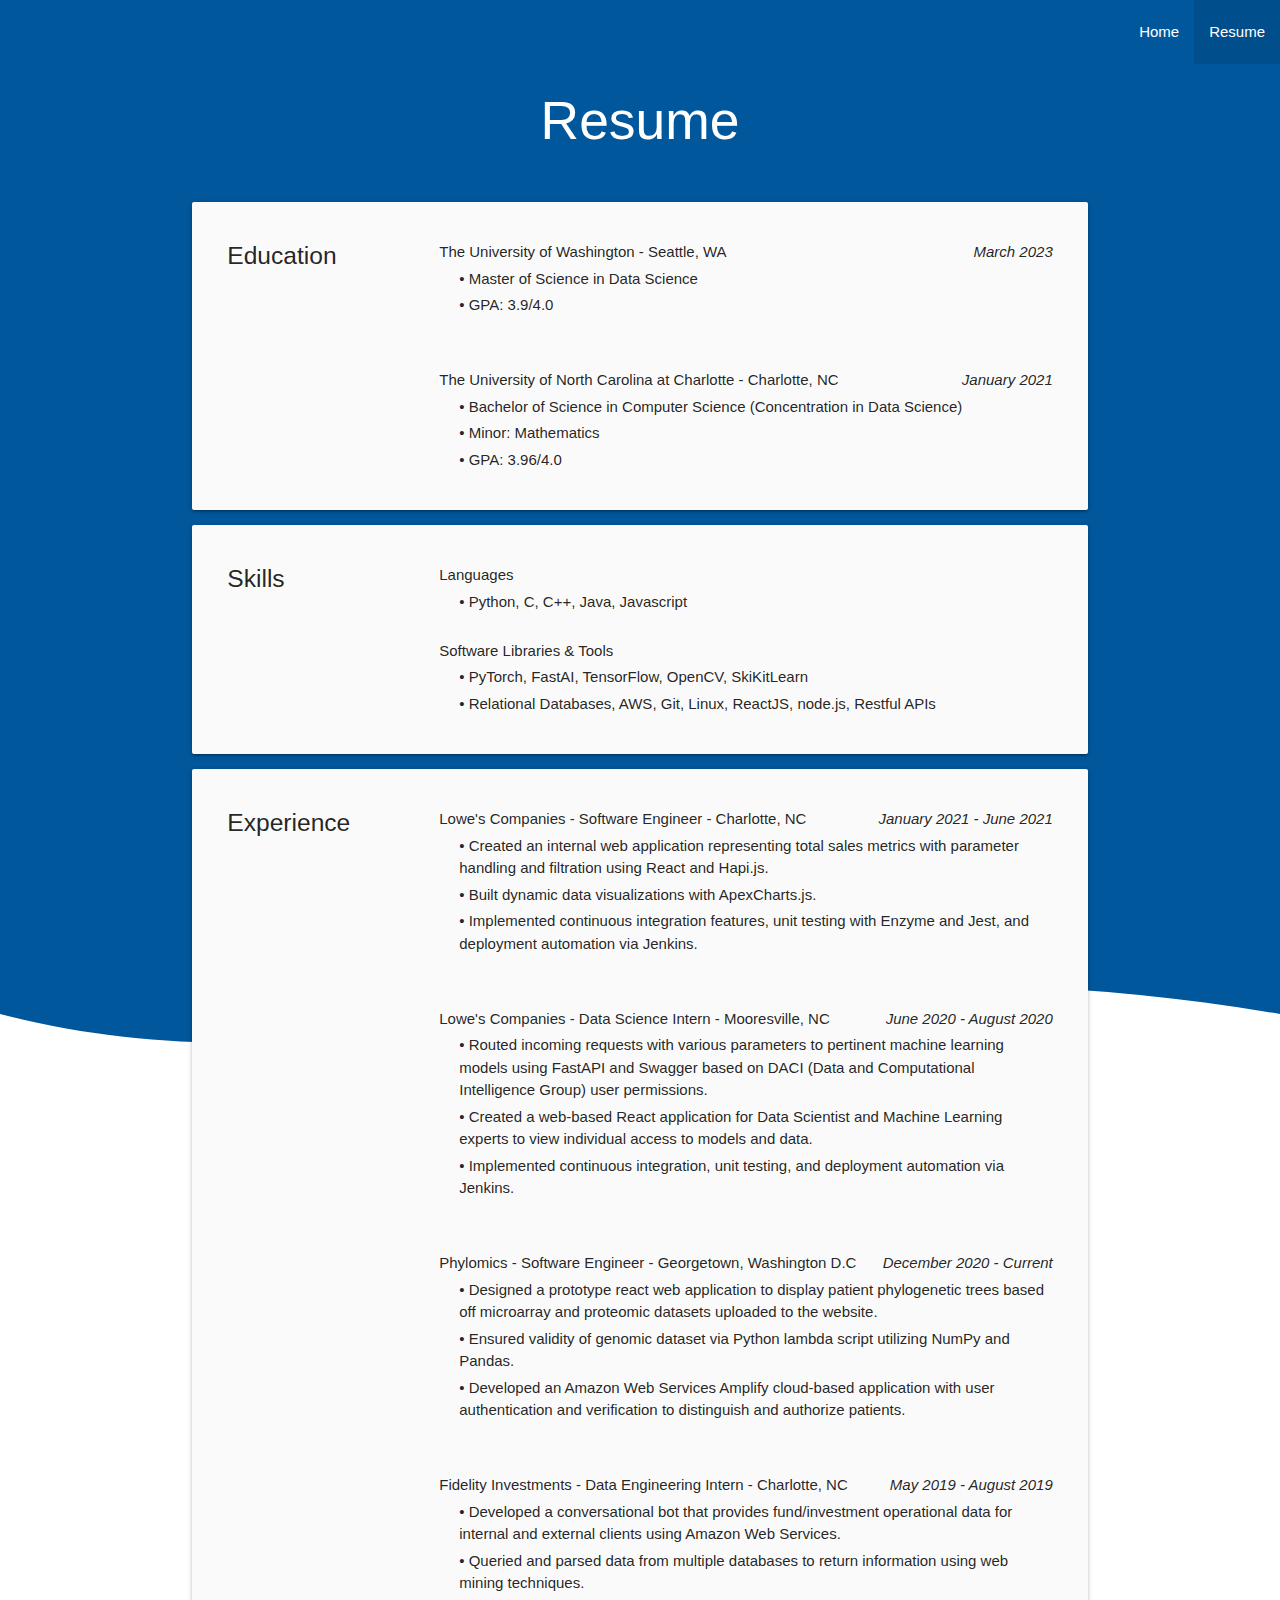
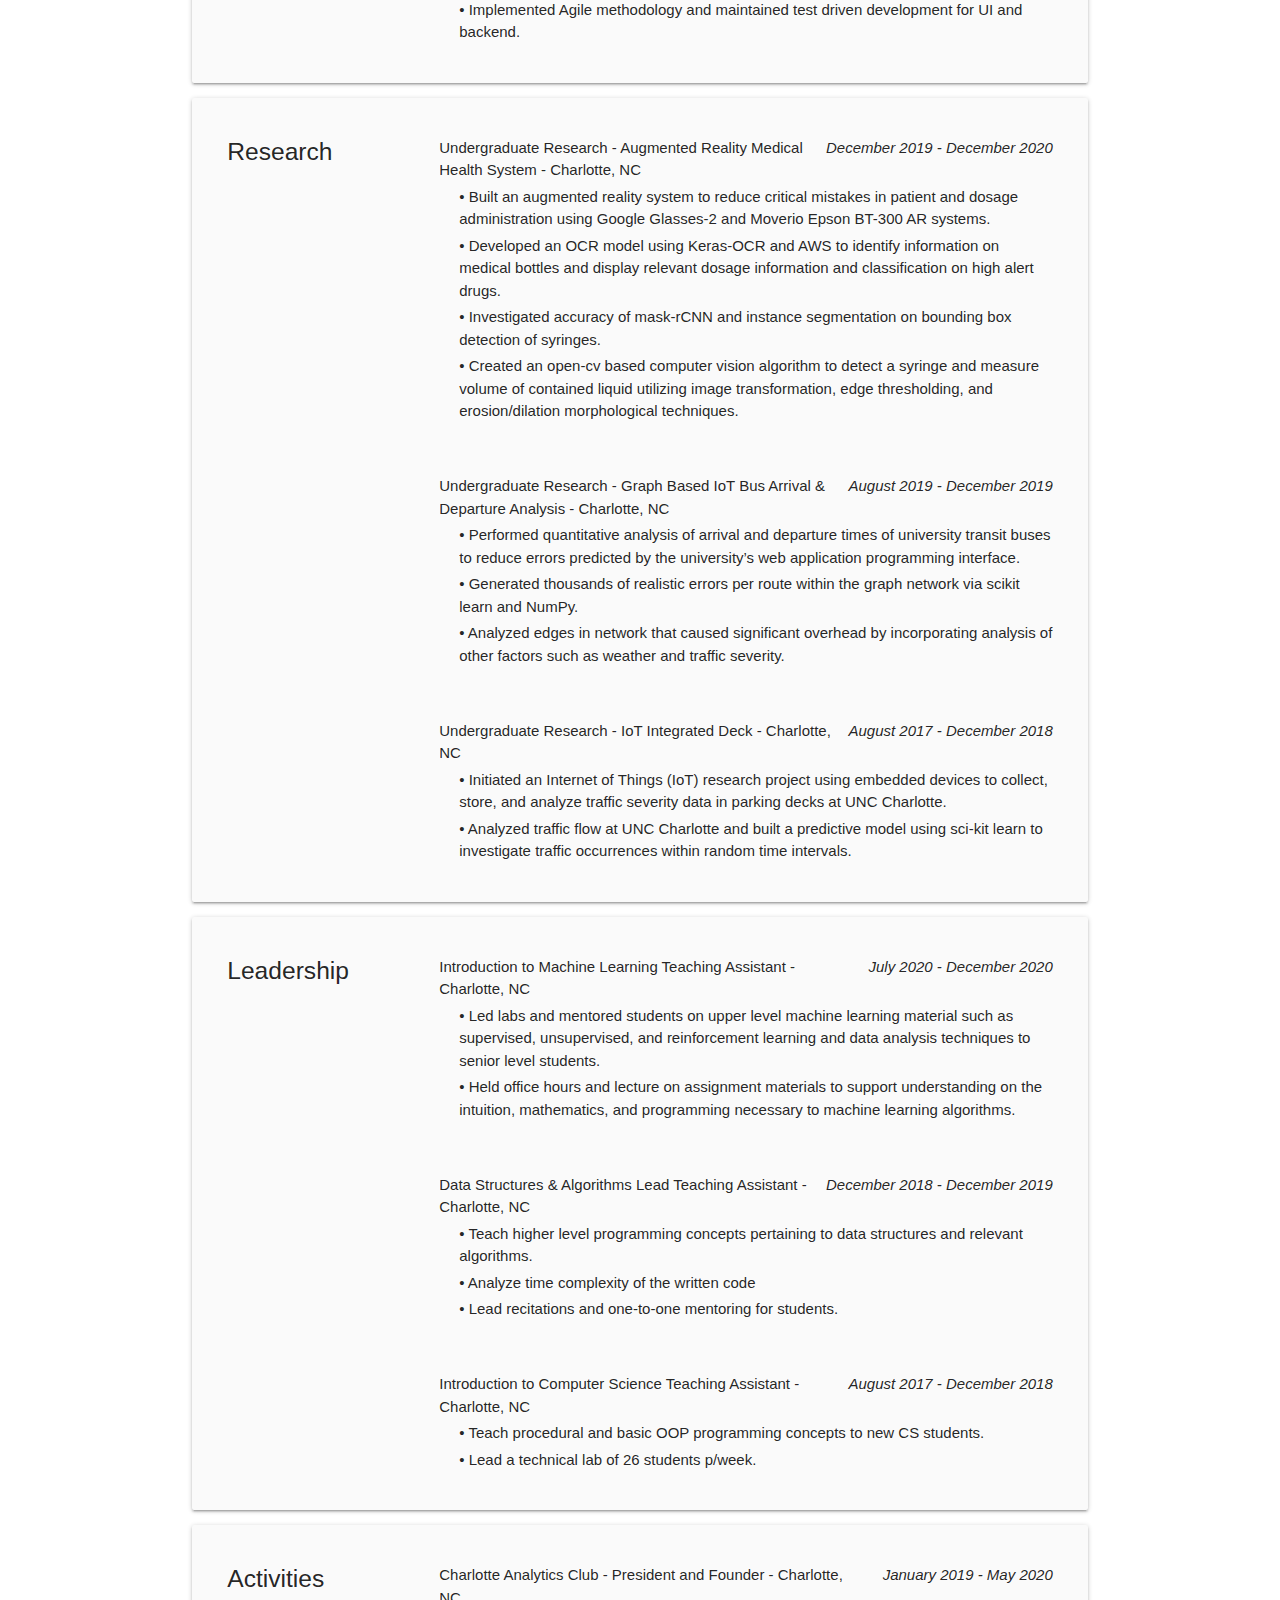
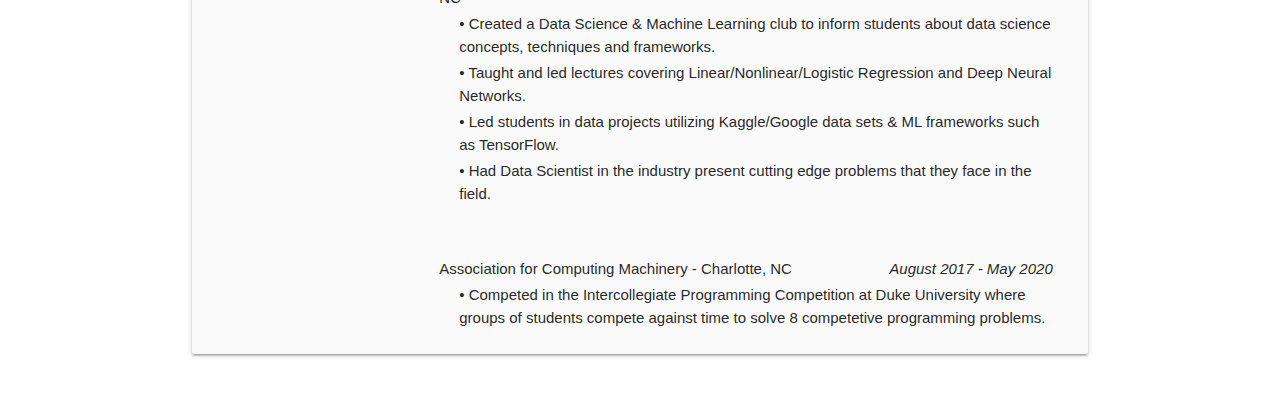
==== resume.html @ efbd2665 "updates pt1" ====
<!DOCTYPE html>
<html>

<head>
  <!--Import Google Icon Font-->
  <link href="https://fonts.googleapis.com/icon?family=Material+Icons" rel="stylesheet">
  <link href='https://fonts.googleapis.com/css?family=Lato:100,300,400' rel='stylesheet' type='text/css'>
  <link href='https://fonts.googleapis.com/css?family=Roboto+Slab' rel='stylesheet' type='text/css'>

  <!--Import materialize.css-->
  <link type="text/css" rel="stylesheet" href="./css/materialize.min.css" media="screen,projection">
  <link type="text/css" rel="stylesheet" href="./css/materialize.css" media="screen,projection">

  <!--Import css file -->
  <link type="text/css" rel="stylesheet" href="./css/main.css">
  <link rel='shortcut icon' href='./images/favicon.ico' type='images/x-icon' />

  <!--Let browser know website is optimized for mobile-->
  <meta name="viewport" content="width=device-width, initial-scale=1.0" />

  <title>Bonaventure Raj</title>
  <meta Content-Type=text/html>
  <meta charset=UTF-8>
</head>

<body>


<section>
    <nav>
        <div class="nav-wrapper #01579b light-blue darken-4">
        <ul id="nav-mobile" class="right hide-on-med-and-down">
            <li><a href="index.html">Home</a></li>
            <li class="active"><a href="resume.html">Resume</a></li>
            <!-- <li><a href="collapsible.html">Photography</a></li> -->
        </ul>
        </div>
    </nav>
</section>

<!-- ###################################################### RESUME ###################################################### -->

<section style="height: 100%">
    <div id="coloring">
    <div id="coloring-filler" class="#01579b light-blue darken-4" style="height:900px"></div>
    <div style="height: 150px; overflow: hidden;"><svg viewBox="0 0 500 150" preserveAspectRatio="none" style="height: 100%; width: 100%;">
        <path d="M0.00,49.98 C149.99,150.00 271.49,-49.98 500.00,49.98 L500.00,0.00 L0.00,0.00 Z" style="stroke: none; fill: #01579b;"></path>
      </svg></div>
    </div>
    <!-- <div class="hide-on-med-and-down show-on-large" style="height: 300px; overflow: hidden;"><svg viewBox="0 0 500 150" preserveAspectRatio="none" style="height: 100%; width: 100%;">
        <path d="M0.00,49.98 C143.06,-32.06 388.54,207.72 500.00,49.98 L500.00,150.00 L0.00,150.00 Z" style="stroke: none; fill: #01579b;"></path>
      </svg><br /> <br /></div>
    <div class="show-on-med-and-down hide-on-large-only" style="height: 300px; overflow: hidden;"><svg viewBox="0 0 300 200" preserveAspectRatio="none" style="height: 100%; width: 100%;">
        <path d="M0.00,49.98 C143.06,-32.06 388.54,207.72 500.00,49.98 L500.00,150.00 L0.00,150.00 Z" style="stroke: none; fill: #01579b;"></path>
      </svg><br /> <br /></div>
    <div class="#01579b light-blue darken-4" style='margin-top:-200px'> -->

      <!-- {# Education Section #} -->
      <div class="resume-section" style="position:relative; top:-1150px;">

        <div class="center-align">
          <h2 class="white-text text-darken-4">Resume</h2>
        </div>
        <br>


        <div class="container">
          <div class="row card-panel hoverable grey lighten-5">
            <div class="col s12 m3">
              <h5>Education</h5>
            </div>
            <div class="col s12 m9">
              <ul>
                <i class="right hide-on-med-and-down show-on-large">March 2023</i>
                <li><strong>The University of Washington</strong> - Seattle, WA</li>
                <ul class="indent">
                  <li class="subitem">&#8226; Master of Science in Data Science</li>
                  <li class="subitem">&#8226; GPA: 3.9/4.0</li>
                </ul>
              </ul>
              <br />
              <ul>
                <i class="right hide-on-med-and-down show-on-large">January 2021</i>
                <li><strong>The University of North Carolina at Charlotte</strong> - Charlotte, NC</li>
                <ul class="indent">
                  <li class="subitem">&#8226; Bachelor of Science in Computer Science (Concentration in Data Science)</li>
                  <li class="subitem">&#8226; Minor: Mathematics</li>
                  <li class="subitem">&#8226; GPA: 3.96/4.0</li>
                </ul>
              </ul>
            </div>
          </div>

          <!-- {# Skills Section #} -->
          <div class="row card-panel hoverable grey lighten-5">
            <div class="col s12 m3">
              <h5>Skills</h5>
            </div>
            <div class="col s12 m9">
              <ul>
                <li><strong>Languages</strong>
                  <ul class="indent">
                    <li class="subitem">&#8226; Python, C, C++, Java, Javascript</li>
                  </ul>
                </li>
                <br />
                <li><strong>Software Libraries & Tools</strong>
                  <ul class="indent">
                    <li class="subitem">&#8226; PyTorch, FastAI, TensorFlow, OpenCV, SkiKitLearn</li>
                    <li class="subitem">&#8226; Relational Databases, AWS, Git, Linux, ReactJS, node.js, Restful APIs</li>
                  </ul>
                </li>
              </ul>
            </div>
          </div>

          <!-- {# Experience Section  #} -->
          <div class="row card-panel hoverable grey lighten-5">
            <div class="col s12 m3">
              <h5>Experience</h5>
            </div>
            <div class="col s12 m9">
              <ul>
                <i class="right hide-on-med-and-down show-on-large">January 2021 - June 2021</i>
                <li><strong>Lowe's Companies - Software Engineer </strong> - Charlotte, NC</li>
                <ul class="indent">
                  <li class="subitem">&#8226;  Created an internal web application representing total sales metrics with parameter handling and filtration using React and Hapi.js.</li>
                  <li class="subitem">&#8226;  Built dynamic data visualizations with ApexCharts.js.</li>
                  <li class="subitem">&#8226;  Implemented continuous integration features, unit testing with Enzyme and Jest, and deployment automation via Jenkins.</li>
                </ul>
              </ul>
              <br />
              <ul>
                <i class="right hide-on-med-and-down show-on-large">June 2020 - August 2020</i>
                <li><strong>Lowe's Companies - Data Science Intern</strong> - Mooresville, NC</li>
                <ul class="indent">
                  <li class="subitem">&#8226; Routed incoming requests with various parameters to pertinent machine learning models using FastAPI and Swagger based on DACI (Data and Computational Intelligence Group) user permissions.</li>
                  <li class="subitem">&#8226; Created a web-based React application for Data Scientist and Machine Learning experts to view individual access to models and data.</li>
                  <li class="subitem">&#8226; Implemented continuous integration, unit testing, and deployment automation via Jenkins.</li>
                </ul>
              </ul>
              <br>
              <ul>
                <i class="right hide-on-med-and-down show-on-large">December 2020 - Current</i>
                <li><strong>Phylomics - Software Engineer </strong> - Georgetown, Washington D.C</li>
                <ul class="indent">
                  <li class="subitem">&#8226; Designed a prototype react web application to display patient phylogenetic trees based off microarray and proteomic datasets uploaded to the website.</li>
                  <li class="subitem">&#8226; Ensured validity of genomic dataset via Python lambda script utilizing NumPy and Pandas.</li>
                  <li class="subitem">&#8226; Developed an Amazon Web Services Amplify cloud-based application with user authentication and verification to distinguish and authorize patients.</li>
                </ul>
              </ul>
              <br />
              <ul>
                <i class="right hide-on-med-and-down show-on-large">May 2019 - August 2019</i>
                <li><strong>Fidelity Investments - Data Engineering Intern</strong> - Charlotte, NC</li>
                <ul class="indent">
                  <li class="subitem">&#8226; Developed a conversational bot that provides fund/investment operational data for internal and external clients using Amazon Web Services.</li>
                  <li class="subitem">&#8226; Queried and parsed data from multiple databases to return information using web mining techniques.</li>
                  <li class="subitem">&#8226; Implemented Agile methodology and maintained test driven development for UI and backend.
                  </li>
                </ul>
              </ul>
            </div>
          </div>

          <!-- {# Research Section #} -->
          <div class="row card-panel hoverable grey lighten-5">
            <div class="col s12 m3">
              <h5>Research</h5>
            </div>
            <div class="col s12 m9">
              <ul>
                <i class="right hide-on-med-and-down show-on-large">December 2019 - December 2020</i>
                <li><strong>Undergraduate Research - Augmented Reality Medical Health System </strong> - Charlotte, NC
                </li>
                <ul class="indent">
                  <li class="subitem">&#8226; Built an augmented reality system to reduce critical mistakes in patient and dosage
                    administration using Google Glasses-2 and Moverio Epson BT-300 AR systems.</li>
                  <li class="subitem">&#8226; Developed an OCR model using Keras-OCR and AWS to identify information on medical
                    bottles and display relevant dosage information and classification on high alert drugs.</li>
                  <li class="subitem">&#8226; Investigated accuracy of mask-rCNN and instance segmentation on bounding box detection of syringes.</li>
                  <li class="subitem">&#8226; Created an open-cv based computer vision algorithm to detect a syringe and measure volume of contained liquid utilizing image transformation, edge thresholding, and erosion/dilation morphological techniques.</li>
                </ul>
              </ul>
              <br />
              <ul>
                <i class="right hide-on-med-and-down show-on-large">August 2019 - December 2019</i>
                <li><strong>Undergraduate Research - Graph Based IoT Bus Arrival & Departure Analysis </strong> - Charlotte,
                  NC</li>
                <ul class="indent">
                  <li class="subitem">&#8226; Performed quantitative analysis of arrival and departure times of university transit buses to reduce errors predicted by the university’s web application programming interface.</li>
                  <li class="subitem">&#8226; Generated thousands of realistic errors per route within the graph network via scikit learn and NumPy.</li>
                  <li class="subitem">&#8226; Analyzed edges in network that caused significant overhead by incorporating analysis of other factors such as weather and traffic severity.</li>
                </ul>
              </ul>
              <br />
              <ul>
                <i class="right hide-on-med-and-down show-on-large">August 2017 - December 2018</i>
                <li><strong>Undergraduate Research - IoT Integrated Deck</strong> - Charlotte, NC</li>
                <ul class="indent">
                  <li class="subitem">&#8226; Initiated an Internet of Things (IoT) research project using embedded devices to collect, store, and analyze traffic severity data in parking decks at UNC Charlotte.</li>
                  <li class="subitem">&#8226; Analyzed traffic flow at UNC Charlotte and built a predictive model using sci-kit learn to investigate traffic occurrences within random time intervals.</li>
                </ul>
              </ul>
            </div>
          </div>

          <!-- {# Experience Section  #} -->
          <div class="row card-panel hoverable grey lighten-5">
            <div class="col s12 m3">
              <h5>Leadership</h5>
            </div>
            <div class="col s12 m9">
              <ul>
                <i class="right hide-on-med-and-down show-on-large">July 2020 - December 2020</i>
                <li><strong>Introduction to Machine Learning Teaching Assistant</strong> - Charlotte, NC</li>
                <ul class="indent">
                  <li class="subitem">&#8226; Led labs and mentored students on upper level machine learning material such as supervised, unsupervised, and reinforcement learning and data analysis techniques to senior level students.</li>
                  <li class="subitem">&#8226; Held office hours and lecture on assignment materials to support understanding on the intuition, mathematics, and programming necessary to machine learning algorithms.</li>
                </ul>
              </ul>
              <br />
              <ul>
                <i class="right hide-on-med-and-down show-on-large">December 2018 - December 2019</i>
                <li><strong>Data Structures & Algorithms Lead Teaching Assistant</strong> - Charlotte, NC</li>
                <ul class="indent hide-on-med-and-down show-on-large">
                  <li class="subitem">&#8226; Teach higher level programming concepts pertaining to data structures and relevant
                    algorithms.</li>
                  <li class="subitem">&#8226; Analyze time complexity of the written code</li>
                  <li class="subitem">&#8226; Lead recitations and one-to-one mentoring for students.</li>
                </ul>
              </ul>
              <br />
              <ul>
                <i class="right hide-on-med-and-down show-on-large">August 2017 - December 2018</i>
                <li><strong>Introduction to Computer Science Teaching Assistant</strong> - Charlotte, NC</li>
                <ul class="indent">
                  <li class="subitem">&#8226; Teach procedural and basic OOP programming concepts to new CS students.</li>
                  <li class="subitem">&#8226; Lead a technical lab of 26 students p/week.</li>
                </ul>
              </ul>
            </div>
          </div>

          <!-- {# Activities Section #} -->
          <div class="row card-panel hoverable grey lighten-5" style='padding-bottom:10px;'>
            <div class="col s12 m3">
              <h5>Activities</h5>
            </div>
            <div class="col s12 m9">
              <ul>
                <i class="right hide-on-med-and-down show-on-large">January 2019 - May 2020</i>
                <li><strong>Charlotte Analytics Club - President and Founder</strong> - Charlotte, NC</li>
                <ul class="indent">
                  <li class="subitem">&#8226; Created a Data Science & Machine Learning club to inform students about data science
                    concepts, techniques and frameworks.</li>
                  <li class="subitem">&#8226; Taught and led lectures covering Linear/Nonlinear/Logistic Regression and Deep Neural
                    Networks.</li>
                  <li class="subitem">&#8226; Led students in data projects utilizing Kaggle/Google data sets & ML frameworks such as
                    TensorFlow.</li>
                  <li class="subitem">&#8226; Had Data Scientist in the industry present cutting edge problems that they face in the
                    field.</li>
                </ul>
              </ul>
              <br />
              <ul>
                <i class="right hide-on-med-and-down show-on-large">August 2017 - May 2020</i>
                <li><strong>Association for Computing Machinery</strong> - Charlotte, NC</li>
                <ul class="indent">
                  <li class="subitem">&#8226; Competed in the Intercollegiate Programming Competition at Duke University where groups
                    of students compete against time to solve 8 competetive programming problems.</li>
                </ul>
              </ul>
            </div>
          </div>
          <br /> <br />
          <!-- <a href="mailto:braj1@uw.edu"><img border="0" alt="email"
        src="images/email.png" width="50" height="50"></a> -->
        </div>
      </div>
  </section>
  <!-- <div style="height: 150px; overflow: hidden;" ><svg viewBox="0 0 500 150" preserveAspectRatio="none" style="height: 100%; width: 100%;"><path d="M0.00,49.98 C149.99,150.00 271.49,-49.98 500.00,49.98 L500.00,0.00 L0.00,0.00 Z" style="stroke: none; fill: #42A5F5;"></path></svg></div> -->

</body>
---- css/main.css ----
html, body {
  height: 100%;
}

body{
  overflow-x: hidden;
}

#top-section {
    padding-top: 5%;
    padding-bottom: 2%;
}

#me-pic {
	border: 2px solid #0d47a1;
}

p {
  font-weight: 200;
}

.sources{
  display: flex;
  justify-content: space-around;
  margin-top:5%;
  margin-right: 15%;
  margin-left: 15%;
}

.resume-section{
  margin-top:10%;
}

.resume {
  height:110%;
  padding-top: 2%;
}

.indent{
  margin-left: 20px;
  margin-top:2px;
}


.subitem{
  margin-top: 4px;
  margin-bottom:4px;
}
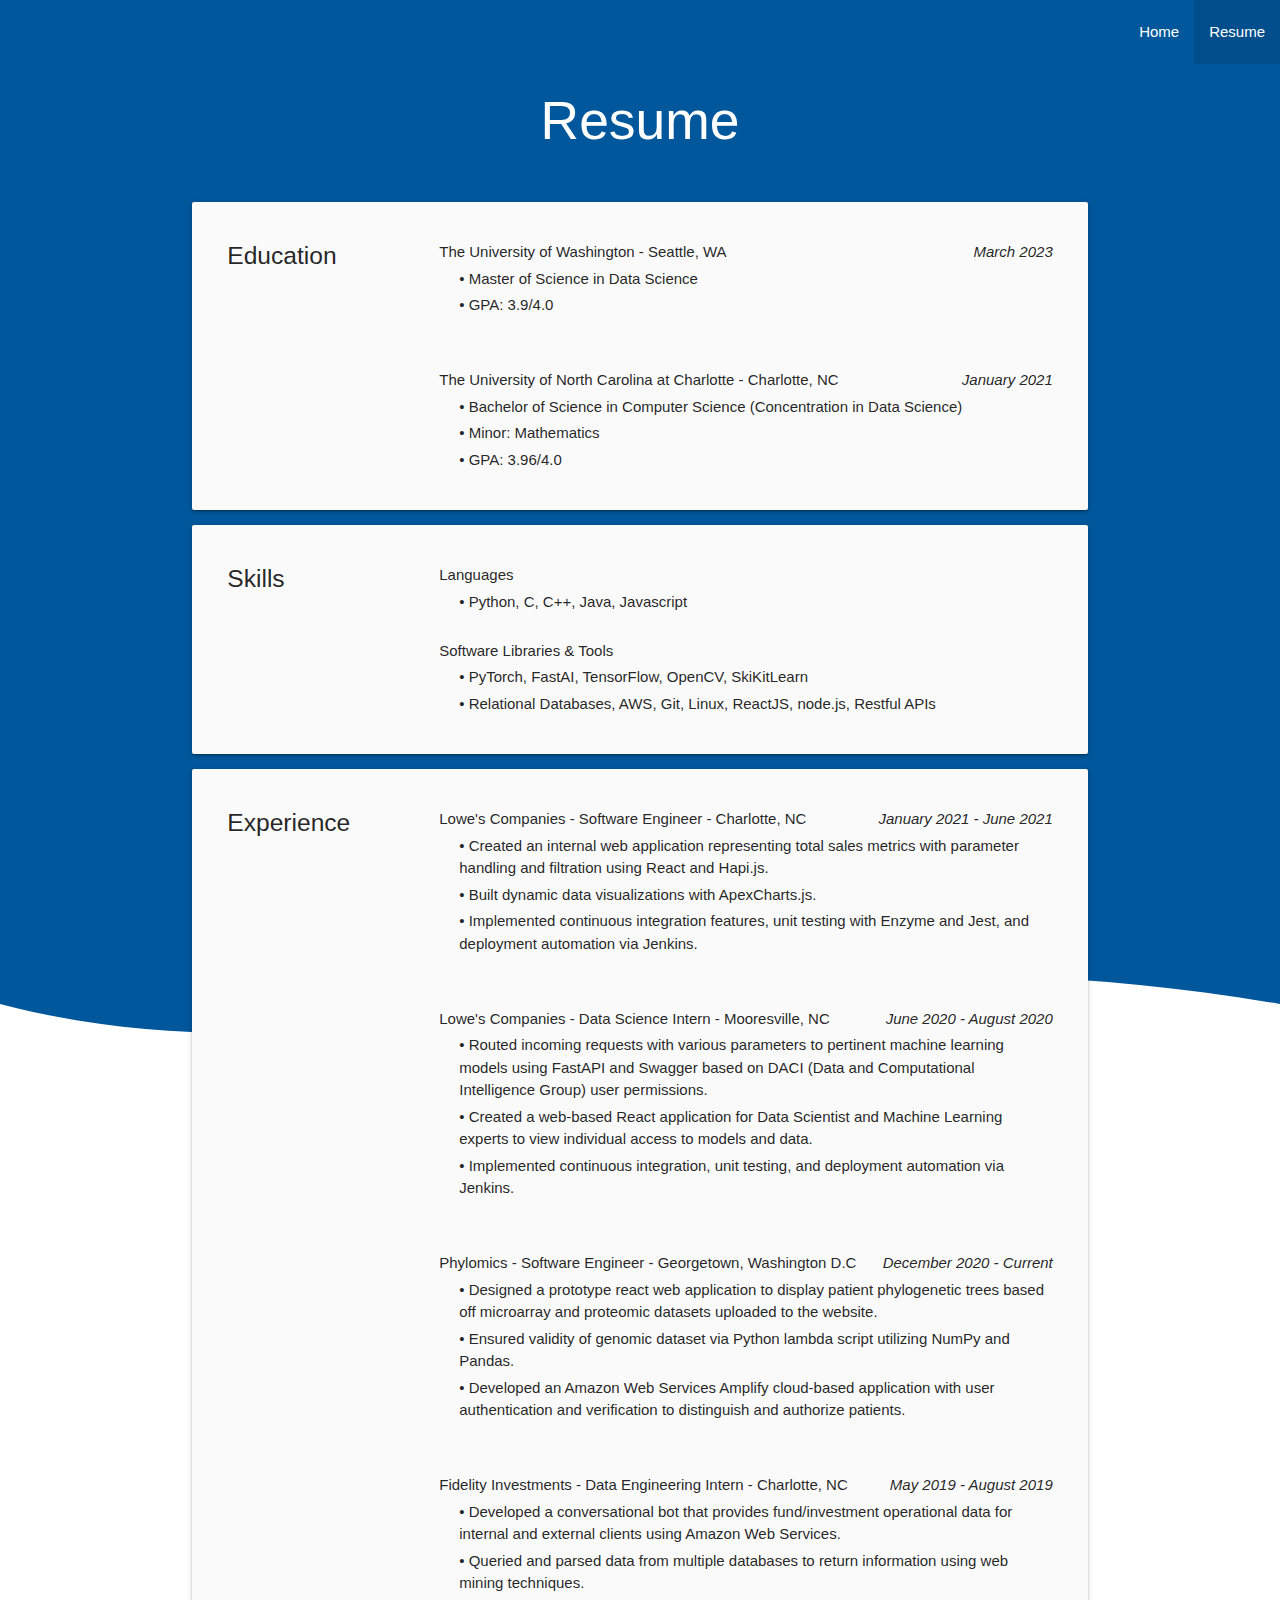
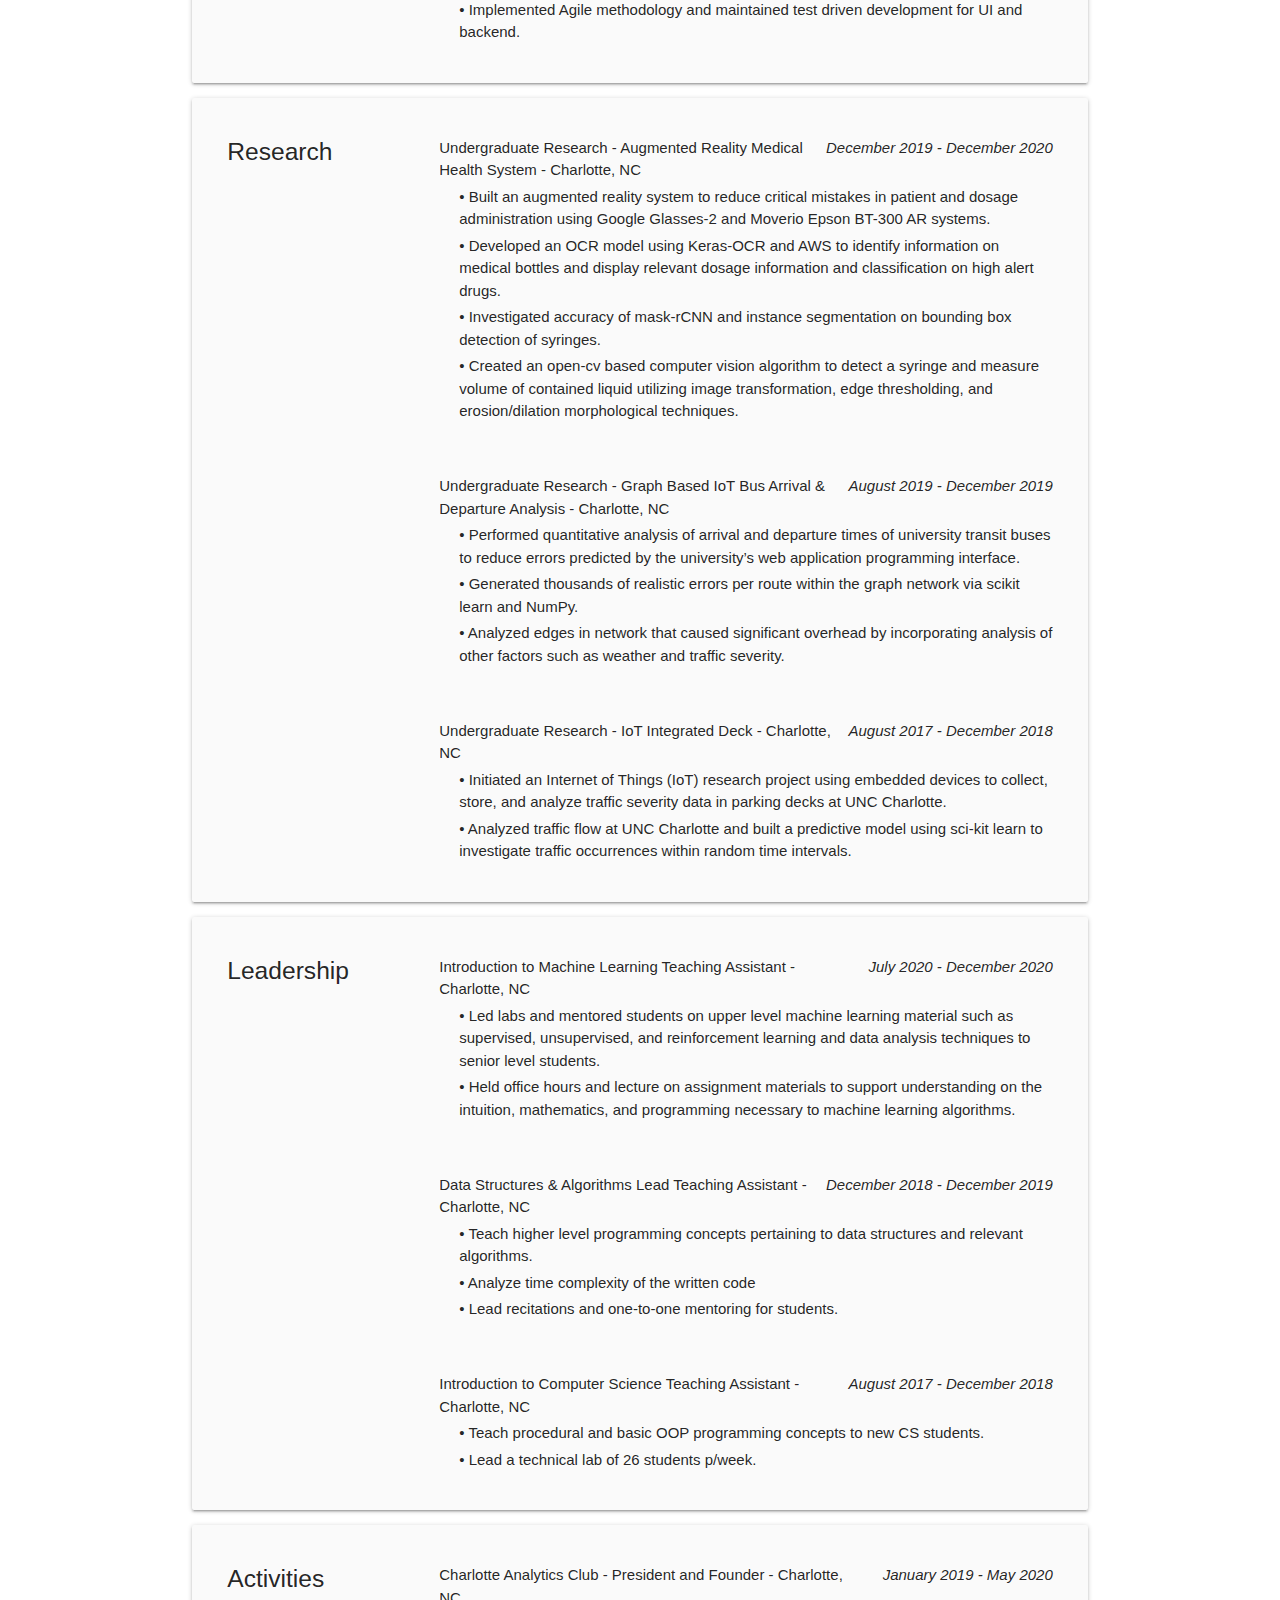
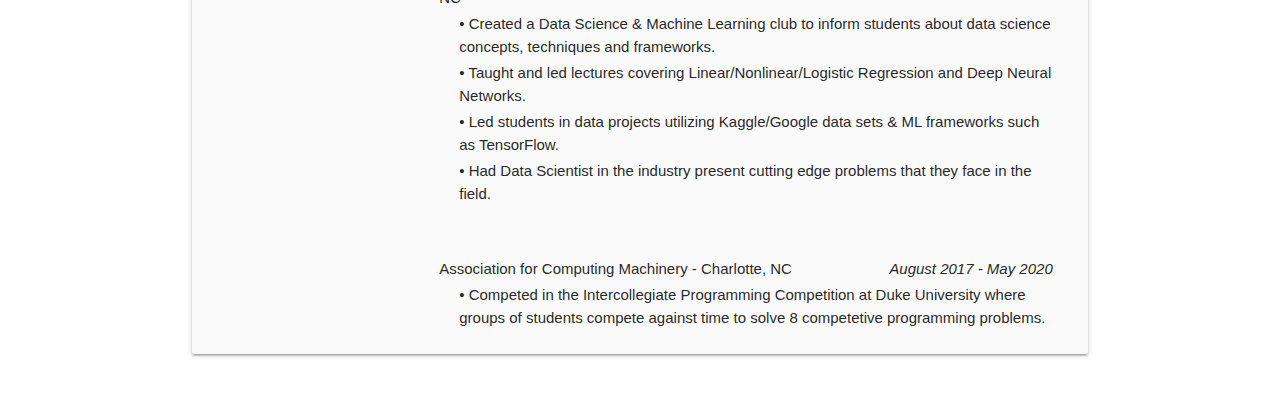
==== commit 398fa60e: "svg update" ====
--- a/resume.html
+++ b/resume.html
@@ -43,7 +43,7 @@
 <section style="height: 100%">
     <div id="coloring">
     <div id="coloring-filler" class="#01579b light-blue darken-4" style="height:900px"></div>
-    <div style="height: 150px; overflow: hidden;"><svg viewBox="0 0 500 150" preserveAspectRatio="none" style="height: 100%; width: 100%;">
+    <div style="position:relative; bottom:10px; height: 150px; overflow: hidden;"><svg viewBox="0 0 500 150" preserveAspectRatio="none" style="height: 100%; width: 100%;">
         <path d="M0.00,49.98 C149.99,150.00 271.49,-49.98 500.00,49.98 L500.00,0.00 L0.00,0.00 Z" style="stroke: none; fill: #01579b;"></path>
       </svg></div>
     </div>
